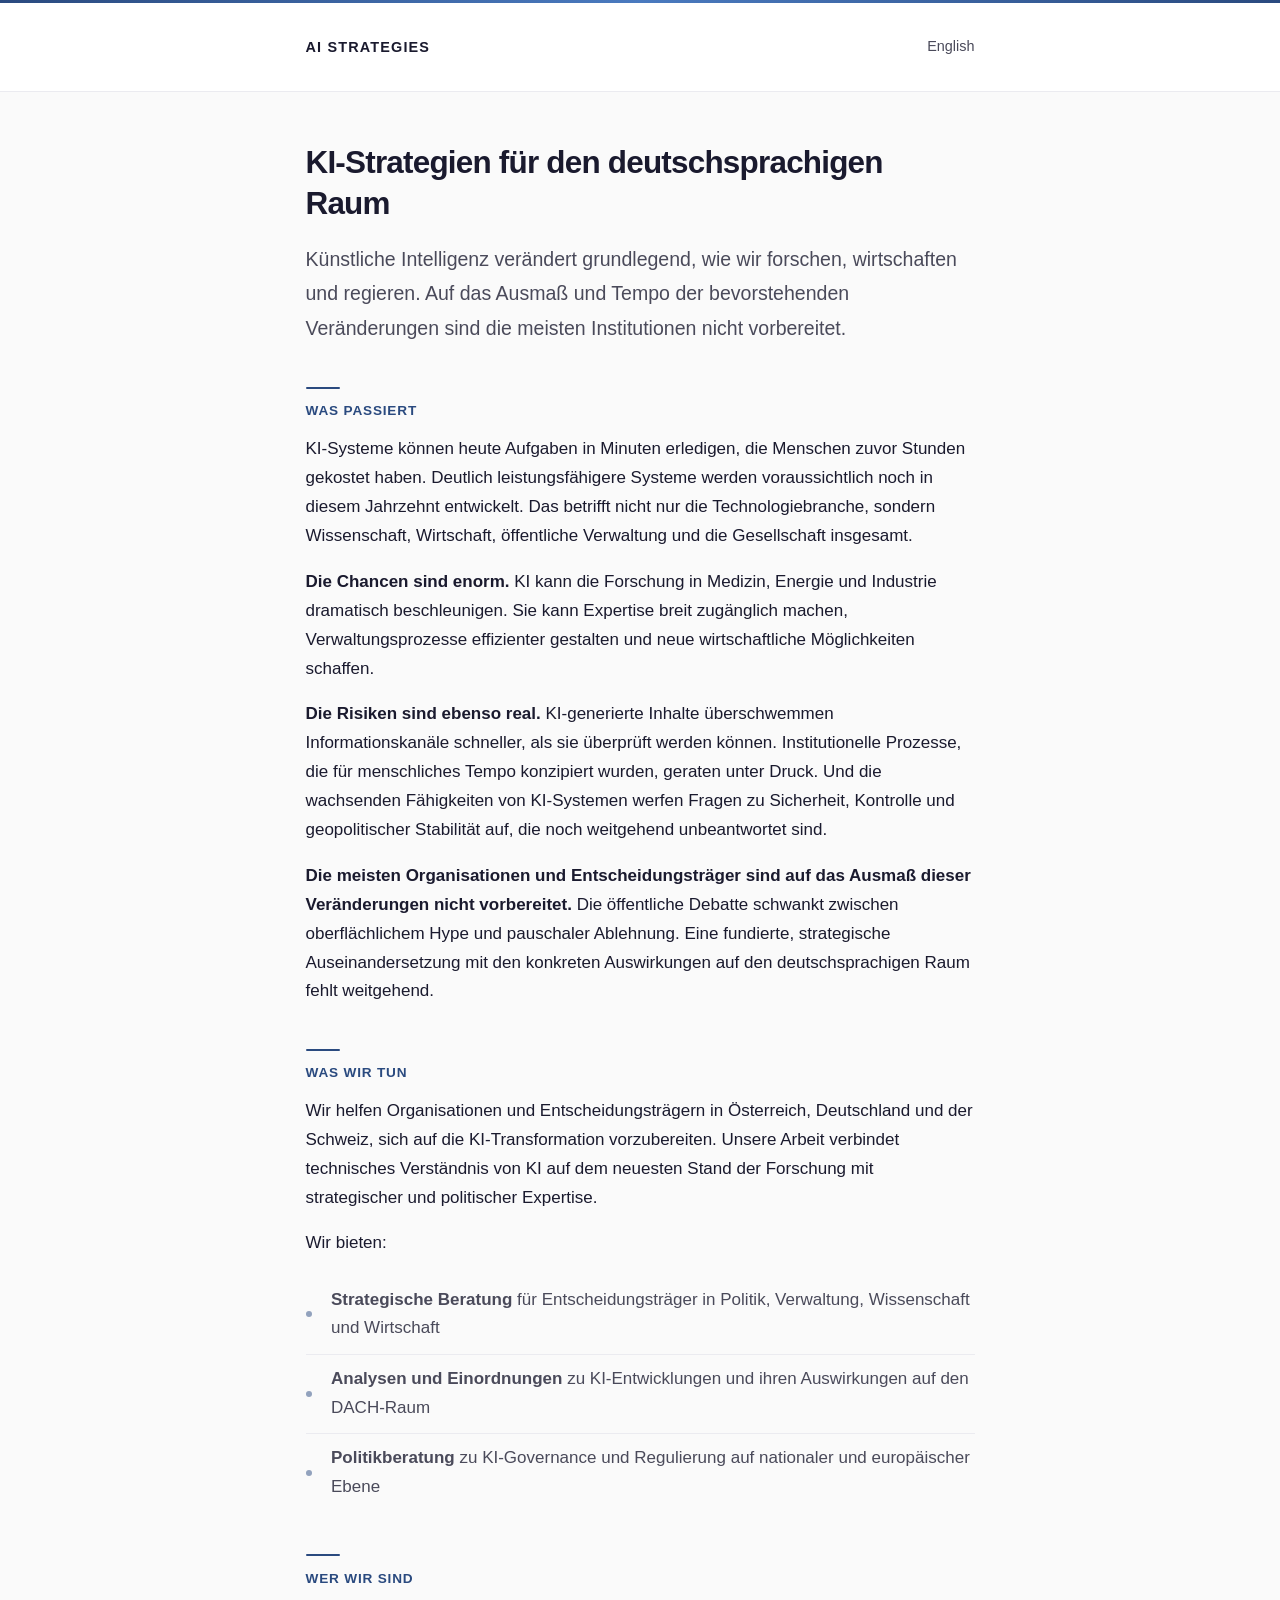
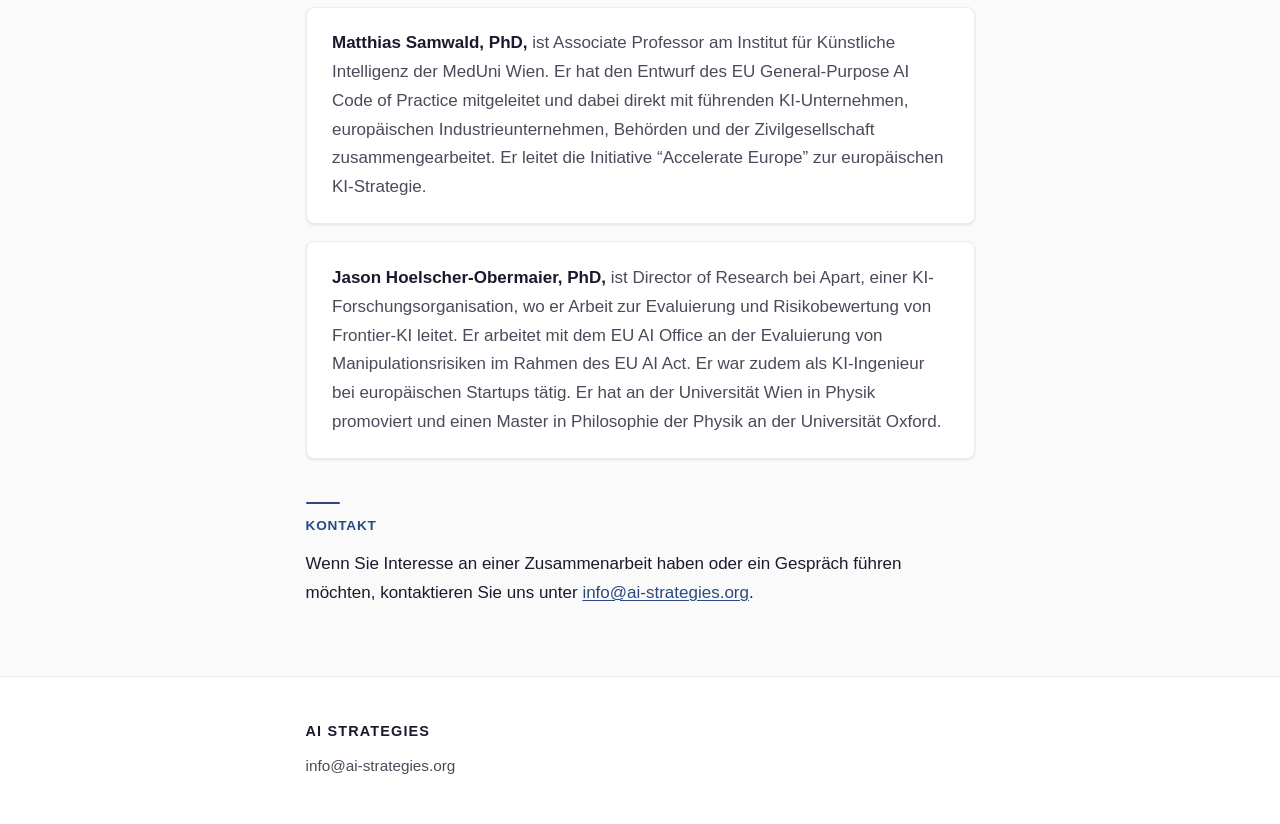
==== dach.html @ bef0a879 "Initial commit: ai-strategies.org website Two-page static site (English + German DACH) for AI strate" ====
<!DOCTYPE html>
<html lang="de">
<head>
  <meta charset="UTF-8">
  <meta name="viewport" content="width=device-width, initial-scale=1.0">
  <title>KI-Strategien &mdash; AI Strategies</title>
  <meta name="description" content="Wir helfen Organisationen und Entscheidungsträgern im deutschsprachigen Raum, sich auf die KI-Transformation vorzubereiten.">
  <link rel="stylesheet" href="styles.css">
</head>
<body>
  <header>
    <nav>
      <a href="dach.html" class="site-name">AI Strategies</a>
      <a href="index.html" class="nav-link">English</a>
    </nav>
  </header>

  <main>
    <h1>KI-Strategien f&uuml;r den deutschsprachigen Raum</h1>
    <p class="lead">K&uuml;nstliche Intelligenz ver&auml;ndert grundlegend, wie wir forschen, wirtschaften und regieren. Auf das Ausma&szlig; und Tempo der bevorstehenden Ver&auml;nderungen sind die meisten Institutionen nicht vorbereitet.</p>

    <h2>Was passiert</h2>
    <p>KI-Systeme k&ouml;nnen heute Aufgaben in Minuten erledigen, die Menschen zuvor Stunden gekostet haben. Deutlich leistungsf&auml;higere Systeme werden voraussichtlich noch in diesem Jahrzehnt entwickelt. Das betrifft nicht nur die Technologiebranche, sondern Wissenschaft, Wirtschaft, &ouml;ffentliche Verwaltung und die Gesellschaft insgesamt.</p>
    <p><strong>Die Chancen sind enorm.</strong> KI kann die Forschung in Medizin, Energie und Industrie dramatisch beschleunigen. Sie kann Expertise breit zug&auml;nglich machen, Verwaltungsprozesse effizienter gestalten und neue wirtschaftliche M&ouml;glichkeiten schaffen.</p>
    <p><strong>Die Risiken sind ebenso real.</strong> KI-generierte Inhalte &uuml;berschwemmen Informationskan&auml;le schneller, als sie &uuml;berpr&uuml;ft werden k&ouml;nnen. Institutionelle Prozesse, die f&uuml;r menschliches Tempo konzipiert wurden, geraten unter Druck. Und die wachsenden F&auml;higkeiten von KI-Systemen werfen Fragen zu Sicherheit, Kontrolle und geopolitischer Stabilit&auml;t auf, die noch weitgehend unbeantwortet sind.</p>
    <p><strong>Die meisten Organisationen und Entscheidungstr&auml;ger sind auf das Ausma&szlig; dieser Ver&auml;nderungen nicht vorbereitet.</strong> Die &ouml;ffentliche Debatte schwankt zwischen oberfl&auml;chlichem Hype und pauschaler Ablehnung. Eine fundierte, strategische Auseinandersetzung mit den konkreten Auswirkungen auf den deutschsprachigen Raum fehlt weitgehend.</p>

    <h2>Was wir tun</h2>
    <p>Wir helfen Organisationen und Entscheidungstr&auml;gern in &Ouml;sterreich, Deutschland und der Schweiz, sich auf die KI-Transformation vorzubereiten. Unsere Arbeit verbindet technisches Verst&auml;ndnis von KI auf dem neuesten Stand der Forschung mit strategischer und politischer Expertise.</p>
    <p>Wir bieten:</p>
    <ul class="services">
      <li><strong>Strategische Beratung</strong> f&uuml;r Entscheidungstr&auml;ger in Politik, Verwaltung, Wissenschaft und Wirtschaft</li>
      <li><strong>Analysen und Einordnungen</strong> zu KI-Entwicklungen und ihren Auswirkungen auf den DACH-Raum</li>
      <li><strong>Politikberatung</strong> zu KI-Governance und Regulierung auf nationaler und europ&auml;ischer Ebene</li>
    </ul>

    <h2>Wer wir sind</h2>
    <div class="bios">
      <div class="bio">
        <p><strong>Matthias Samwald, PhD,</strong> ist Associate Professor am Institut f&uuml;r K&uuml;nstliche Intelligenz der MedUni Wien. Er hat den Entwurf des EU General-Purpose AI Code of Practice mitgeleitet und dabei direkt mit f&uuml;hrenden KI-Unternehmen, europ&auml;ischen Industrieunternehmen, Beh&ouml;rden und der Zivilgesellschaft zusammengearbeitet. Er leitet die Initiative &ldquo;Accelerate Europe&rdquo; zur europ&auml;ischen KI-Strategie.</p>
      </div>
      <div class="bio">
        <p><strong>Jason Hoelscher-Obermaier, PhD,</strong> ist Director of Research bei Apart, einer KI-Forschungsorganisation, wo er Arbeit zur Evaluierung und Risikobewertung von Frontier-KI leitet. Er arbeitet mit dem EU AI Office an der Evaluierung von Manipulationsrisiken im Rahmen des EU AI Act. Er war zudem als KI-Ingenieur bei europ&auml;ischen Startups t&auml;tig. Er hat an der Universit&auml;t Wien in Physik promoviert und einen Master in Philosophie der Physik an der Universit&auml;t Oxford.</p>
      </div>
    </div>

    <h2>Kontakt</h2>
    <p>Wenn Sie Interesse an einer Zusammenarbeit haben oder ein Gespr&auml;ch f&uuml;hren m&ouml;chten, kontaktieren Sie uns unter <a href="mailto:info@ai-strategies.org">info@ai-strategies.org</a>.</p>
  </main>

  <footer>
    <div class="footer-inner">
      <div class="footer-brand">AI Strategies</div>
      <div class="footer-contact">
        <a href="mailto:info@ai-strategies.org">info@ai-strategies.org</a>
      </div>
    </div>
  </footer>
</body>
</html>
---- styles.css ----
*,
*::before,
*::after {
  box-sizing: border-box;
  margin: 0;
  padding: 0;
}

:root {
  --text: #1a1a2e;
  --text-secondary: #4a4a5a;
  --bg: #fafafa;
  --bg-white: #ffffff;
  --accent: #2a4a7f;
  --accent-hover: #1a3a6f;
  --accent-light: #e8eef6;
  --border: #e0e0e8;
  --border-light: #ebebf0;
  --max-width: 720px;
  --shadow-sm: 0 1px 3px rgba(0, 0, 0, 0.06), 0 1px 2px rgba(0, 0, 0, 0.04);
  --shadow-md: 0 4px 12px rgba(0, 0, 0, 0.06), 0 2px 4px rgba(0, 0, 0, 0.04);
}

html {
  font-size: 17px;
  -webkit-text-size-adjust: 100%;
}

body {
  font-family: 'Inter', -apple-system, BlinkMacSystemFont, 'Segoe UI', Roboto, Helvetica, Arial, sans-serif;
  color: var(--text);
  background: var(--bg);
  line-height: 1.7;
  min-height: 100vh;
  display: flex;
  flex-direction: column;
}

/* Top accent stripe */
body::before {
  content: "";
  display: block;
  height: 3px;
  background: linear-gradient(90deg, var(--accent) 0%, #4a7abf 50%, var(--accent) 100%);
}

main {
  flex: 1;
  width: 100%;
  max-width: var(--max-width);
  margin: 0 auto;
  padding: 3rem 1.5rem;
}

/* Header / Nav */
header {
  background: var(--bg-white);
  border-bottom: 1px solid var(--border-light);
}

nav {
  max-width: var(--max-width);
  margin: 0 auto;
  padding: 1.5rem 1.5rem;
  display: flex;
  justify-content: space-between;
  align-items: center;
}

.site-name {
  font-size: 0.85rem;
  font-weight: 600;
  color: var(--text);
  text-decoration: none;
  letter-spacing: 0.08em;
  text-transform: uppercase;
}

.nav-link {
  font-size: 0.85rem;
  color: var(--text-secondary);
  text-decoration: none;
  padding: 0.35rem 0;
  border-bottom: 1px solid transparent;
  transition: color 0.15s ease, border-color 0.15s ease;
}

.nav-link:hover {
  color: var(--accent);
  border-bottom-color: var(--accent);
}

/* Typography */
h1 {
  font-size: 1.85rem;
  font-weight: 700;
  line-height: 1.3;
  margin-bottom: 1rem;
  letter-spacing: -0.025em;
}

h2 {
  font-size: 1.15rem;
  font-weight: 600;
  margin-top: 2.5rem;
  margin-bottom: 0.75rem;
  letter-spacing: -0.01em;
  color: var(--accent);
  text-transform: uppercase;
  font-size: 0.8rem;
  letter-spacing: 0.06em;
}

h2::before {
  content: "";
  display: block;
  width: 2rem;
  height: 2px;
  background: var(--accent);
  margin-bottom: 0.6rem;
  border-radius: 1px;
}

p {
  margin-bottom: 1rem;
  color: var(--text);
}

.lead {
  font-size: 1.15rem;
  color: var(--text-secondary);
  line-height: 1.75;
  margin-bottom: 1.5rem;
}

strong {
  font-weight: 600;
}

/* Links */
a {
  color: var(--accent);
  text-decoration: underline;
  text-decoration-thickness: 1px;
  text-underline-offset: 2px;
}

a:hover {
  color: var(--accent-hover);
}

/* CTA Button */
.cta {
  display: inline-block;
  margin: 1.5rem 0;
  padding: 0.75rem 1.75rem;
  background: var(--accent);
  color: #fff;
  text-decoration: none;
  border-radius: 6px;
  font-size: 0.95rem;
  font-weight: 500;
  box-shadow: var(--shadow-md);
  transition: background 0.15s ease, box-shadow 0.15s ease, transform 0.15s ease;
}

.cta:hover {
  background: var(--accent-hover);
  color: #fff;
  box-shadow: 0 6px 16px rgba(42, 74, 127, 0.2);
  transform: translateY(-1px);
}

/* Bio section */
.bios {
  margin-top: 1rem;
  display: flex;
  flex-direction: column;
  gap: 1rem;
}

.bio {
  background: var(--bg-white);
  border: 1px solid var(--border-light);
  border-radius: 8px;
  padding: 1.25rem 1.5rem;
  box-shadow: var(--shadow-sm);
}

.bio p {
  color: var(--text-secondary);
  margin-bottom: 0;
}

.bio strong {
  color: var(--text);
}

/* Services list */
.services {
  list-style: none;
  margin: 1rem 0 1.5rem;
}

.services li {
  padding: 0.6rem 0 0.6rem 1.5rem;
  position: relative;
  color: var(--text-secondary);
  border-bottom: 1px solid var(--border-light);
}

.services li:last-child {
  border-bottom: none;
}

.services li::before {
  content: "";
  position: absolute;
  left: 0;
  top: 50%;
  transform: translateY(-50%);
  width: 6px;
  height: 6px;
  border-radius: 50%;
  background: var(--accent);
  opacity: 0.5;
}

/* Footer */
footer {
  background: var(--bg-white);
  border-top: 1px solid var(--border-light);
  margin-top: auto;
}

footer .footer-inner {
  max-width: var(--max-width);
  margin: 0 auto;
  padding: 2.5rem 1.5rem;
}

.footer-brand {
  font-size: 0.85rem;
  font-weight: 600;
  color: var(--text);
  letter-spacing: 0.08em;
  text-transform: uppercase;
  margin-bottom: 0.5rem;
}

.footer-contact a {
  color: var(--text-secondary);
  text-decoration: none;
  font-size: 0.9rem;
  transition: color 0.15s ease;
}

.footer-contact a:hover {
  color: var(--accent);
}

.footer-meta {
  display: none;
}

/* Responsive */
@media (max-width: 480px) {
  html {
    font-size: 16px;
  }

  main {
    padding: 2rem 1.25rem;
  }

  h1 {
    font-size: 1.5rem;
  }

  .bio {
    padding: 1rem 1.25rem;
  }
}
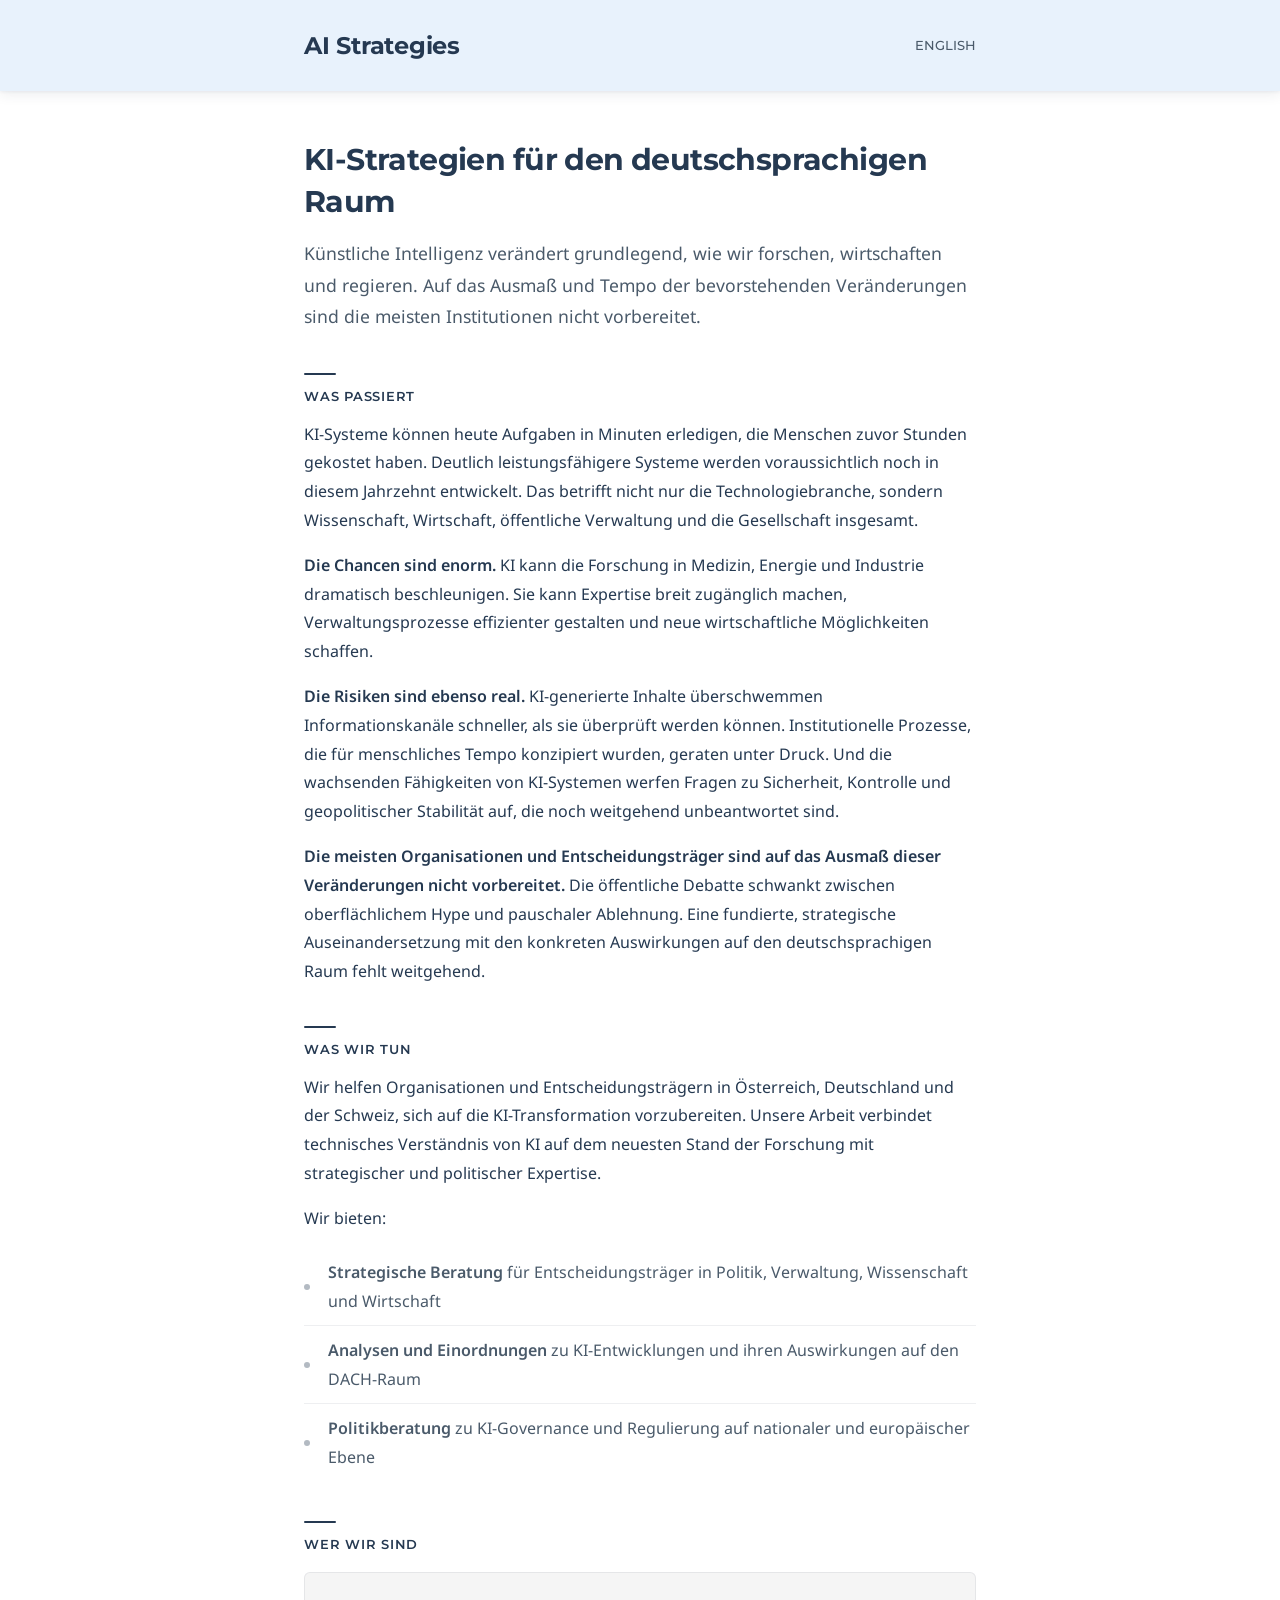
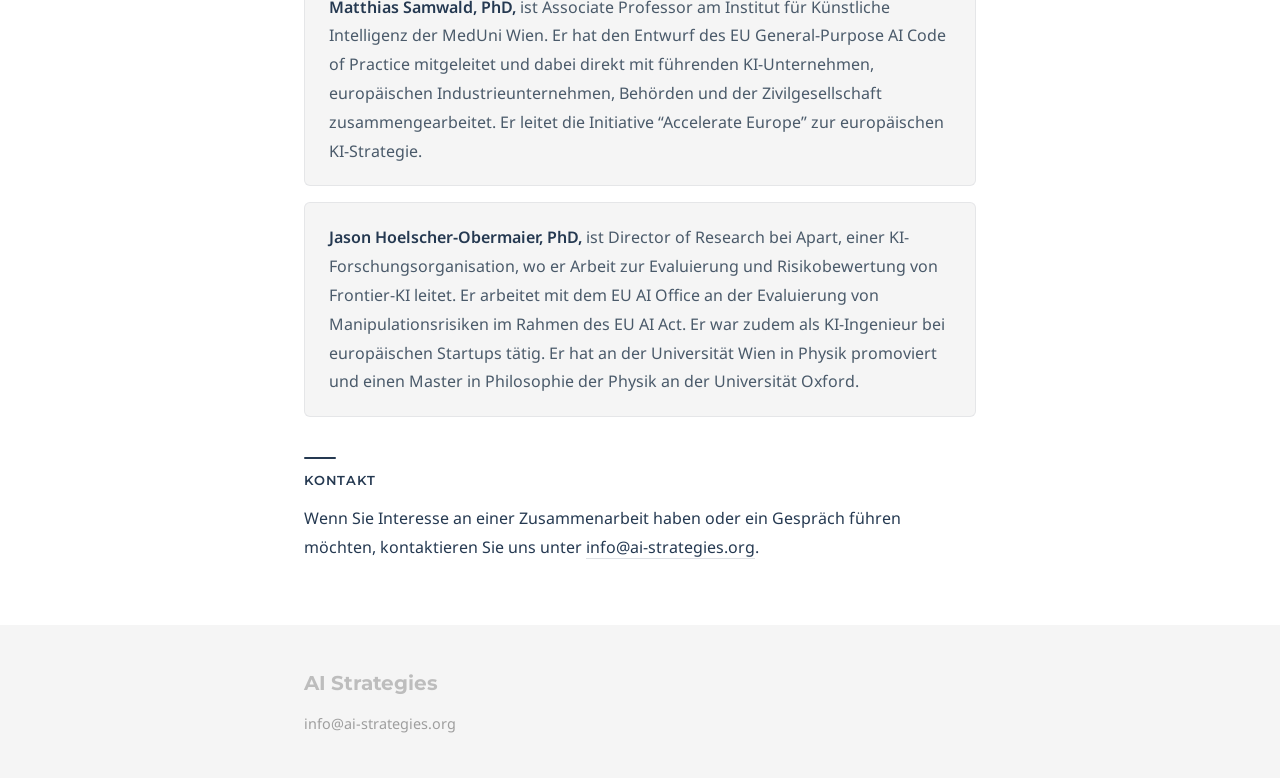
==== commit 0ad7fe7e: "Refine design: Montserrat + Noto Sans fonts, light blue header with shadow, muted footer - Switch to" ====
--- a/dach.html
+++ b/dach.html
@@ -5,6 +5,9 @@
   <meta name="viewport" content="width=device-width, initial-scale=1.0">
   <title>KI-Strategien &mdash; AI Strategies</title>
   <meta name="description" content="Wir helfen Organisationen und Entscheidungsträgern im deutschsprachigen Raum, sich auf die KI-Transformation vorzubereiten.">
+  <link rel="preconnect" href="https://fonts.googleapis.com">
+  <link rel="preconnect" href="https://fonts.gstatic.com" crossorigin>
+  <link href="https://fonts.googleapis.com/css2?family=Montserrat:wght@500;700&family=Noto+Sans:wght@400;600&display=swap" rel="stylesheet">
   <link rel="stylesheet" href="styles.css">
 </head>
 <body>
--- a/styles.css
+++ b/styles.css
@@ -7,41 +7,32 @@
 }
 
 :root {
-  --text: #1a1a2e;
-  --text-secondary: #4a4a5a;
-  --bg: #fafafa;
-  --bg-white: #ffffff;
-  --accent: #2a4a7f;
-  --accent-hover: #1a3a6f;
-  --accent-light: #e8eef6;
-  --border: #e0e0e8;
-  --border-light: #ebebf0;
+  --text: #253951;
+  --text-secondary: #4a5a6a;
+  --bg: #fff;
+  --bg-muted: #f5f5f5;
+  --accent: #253951;
+  --accent-hover: #1a2a3d;
+  --accent-light: #E8F2FC;
+  --border: rgba(37, 57, 81, 0.15);
   --max-width: 720px;
   --shadow-sm: 0 1px 3px rgba(0, 0, 0, 0.06), 0 1px 2px rgba(0, 0, 0, 0.04);
   --shadow-md: 0 4px 12px rgba(0, 0, 0, 0.06), 0 2px 4px rgba(0, 0, 0, 0.04);
 }
 
 html {
-  font-size: 17px;
+  font-size: 16px;
   -webkit-text-size-adjust: 100%;
 }
 
 body {
-  font-family: 'Inter', -apple-system, BlinkMacSystemFont, 'Segoe UI', Roboto, Helvetica, Arial, sans-serif;
+  font-family: 'Noto Sans', -apple-system, BlinkMacSystemFont, 'Segoe UI', Roboto, Helvetica, Arial, sans-serif;
   color: var(--text);
   background: var(--bg);
-  line-height: 1.7;
+  line-height: 1.8;
   min-height: 100vh;
   display: flex;
   flex-direction: column;
-}
-
-/* Top accent stripe */
-body::before {
-  content: "";
-  display: block;
-  height: 3px;
-  background: linear-gradient(90deg, var(--accent) 0%, #4a7abf 50%, var(--accent) 100%);
 }
 
 main {
@@ -54,8 +45,9 @@
 
 /* Header / Nav */
 header {
-  background: var(--bg-white);
-  border-bottom: 1px solid var(--border-light);
+  background: var(--accent-light);
+  border-bottom: none;
+  box-shadow: 0 4px 12px rgba(37, 57, 81, 0.08), 0 1px 3px rgba(37, 57, 81, 0.06);
 }
 
 nav {
@@ -68,21 +60,29 @@
 }
 
 .site-name {
-  font-size: 0.85rem;
-  font-weight: 600;
+  font-family: 'Montserrat', sans-serif;
+  font-size: 1.5rem;
+  font-weight: 700;
   color: var(--text);
   text-decoration: none;
-  letter-spacing: 0.08em;
+  border-bottom: none;
+  letter-spacing: -0.01em;
+}
+
+.site-name:hover {
+  border-bottom: none;
+}
+
+.nav-link {
+  font-family: 'Montserrat', sans-serif;
+  font-size: 0.8rem;
+  font-weight: 500;
+  color: var(--text-secondary);
+  text-decoration: none;
   text-transform: uppercase;
-}
-
-.nav-link {
-  font-size: 0.85rem;
-  color: var(--text-secondary);
-  text-decoration: none;
   padding: 0.35rem 0;
   border-bottom: 1px solid transparent;
-  transition: color 0.15s ease, border-color 0.15s ease;
+  transition: color 0.2s ease, border-color 0.2s ease;
 }
 
 .nav-link:hover {
@@ -92,19 +92,19 @@
 
 /* Typography */
 h1 {
+  font-family: 'Montserrat', sans-serif;
   font-size: 1.85rem;
   font-weight: 700;
-  line-height: 1.3;
+  line-height: 1.4;
   margin-bottom: 1rem;
-  letter-spacing: -0.025em;
+  letter-spacing: -0.02em;
 }
 
 h2 {
-  font-size: 1.15rem;
+  font-family: 'Montserrat', sans-serif;
   font-weight: 600;
   margin-top: 2.5rem;
   margin-bottom: 0.75rem;
-  letter-spacing: -0.01em;
   color: var(--accent);
   text-transform: uppercase;
   font-size: 0.8rem;
@@ -127,9 +127,9 @@
 }
 
 .lead {
-  font-size: 1.15rem;
-  color: var(--text-secondary);
-  line-height: 1.75;
+  font-size: 1.1rem;
+  color: var(--text-secondary);
+  line-height: 1.8;
   margin-bottom: 1.5rem;
 }
 
@@ -140,13 +140,13 @@
 /* Links */
 a {
   color: var(--accent);
-  text-decoration: underline;
-  text-decoration-thickness: 1px;
-  text-underline-offset: 2px;
+  text-decoration: none;
+  border-bottom: 1px solid var(--border);
+  transition: border-color 0.2s ease;
 }
 
 a:hover {
-  color: var(--accent-hover);
+  border-bottom-color: var(--accent);
 }
 
 /* CTA Button */
@@ -156,10 +156,14 @@
   padding: 0.75rem 1.75rem;
   background: var(--accent);
   color: #fff;
-  text-decoration: none;
-  border-radius: 6px;
-  font-size: 0.95rem;
+  border: none;
+  border-bottom: none;
+  border-radius: 4px;
+  font-family: 'Montserrat', sans-serif;
+  font-size: 0.875rem;
   font-weight: 500;
+  text-transform: uppercase;
+  letter-spacing: 0.03em;
   box-shadow: var(--shadow-md);
   transition: background 0.15s ease, box-shadow 0.15s ease, transform 0.15s ease;
 }
@@ -167,7 +171,8 @@
 .cta:hover {
   background: var(--accent-hover);
   color: #fff;
-  box-shadow: 0 6px 16px rgba(42, 74, 127, 0.2);
+  border-bottom: none;
+  box-shadow: 0 6px 16px rgba(37, 57, 81, 0.2);
   transform: translateY(-1px);
 }
 
@@ -180,11 +185,10 @@
 }
 
 .bio {
-  background: var(--bg-white);
-  border: 1px solid var(--border-light);
-  border-radius: 8px;
+  background: var(--bg-muted);
+  border: 1px solid rgba(37, 57, 81, 0.08);
+  border-radius: 6px;
   padding: 1.25rem 1.5rem;
-  box-shadow: var(--shadow-sm);
 }
 
 .bio p {
@@ -206,7 +210,7 @@
   padding: 0.6rem 0 0.6rem 1.5rem;
   position: relative;
   color: var(--text-secondary);
-  border-bottom: 1px solid var(--border-light);
+  border-bottom: 1px solid rgba(37, 57, 81, 0.08);
 }
 
 .services li:last-child {
@@ -223,13 +227,12 @@
   height: 6px;
   border-radius: 50%;
   background: var(--accent);
-  opacity: 0.5;
+  opacity: 0.35;
 }
 
 /* Footer */
 footer {
-  background: var(--bg-white);
-  border-top: 1px solid var(--border-light);
+  background: var(--bg-muted);
   margin-top: auto;
 }
 
@@ -240,17 +243,17 @@
 }
 
 .footer-brand {
-  font-size: 0.85rem;
-  font-weight: 600;
-  color: var(--text);
-  letter-spacing: 0.08em;
-  text-transform: uppercase;
+  font-family: 'Montserrat', sans-serif;
+  font-size: 1.25rem;
+  font-weight: 700;
+  color: #bdbdbd;
+  letter-spacing: -0.01em;
   margin-bottom: 0.5rem;
 }
 
 .footer-contact a {
-  color: var(--text-secondary);
-  text-decoration: none;
+  color: #9e9e9e;
+  border-bottom: none;
   font-size: 0.9rem;
   transition: color 0.15s ease;
 }
@@ -266,7 +269,7 @@
 /* Responsive */
 @media (max-width: 480px) {
   html {
-    font-size: 16px;
+    font-size: 15px;
   }
 
   main {
@@ -277,6 +280,10 @@
     font-size: 1.5rem;
   }
 
+  .site-name {
+    font-size: 1.25rem;
+  }
+
   .bio {
     padding: 1rem 1.25rem;
   }
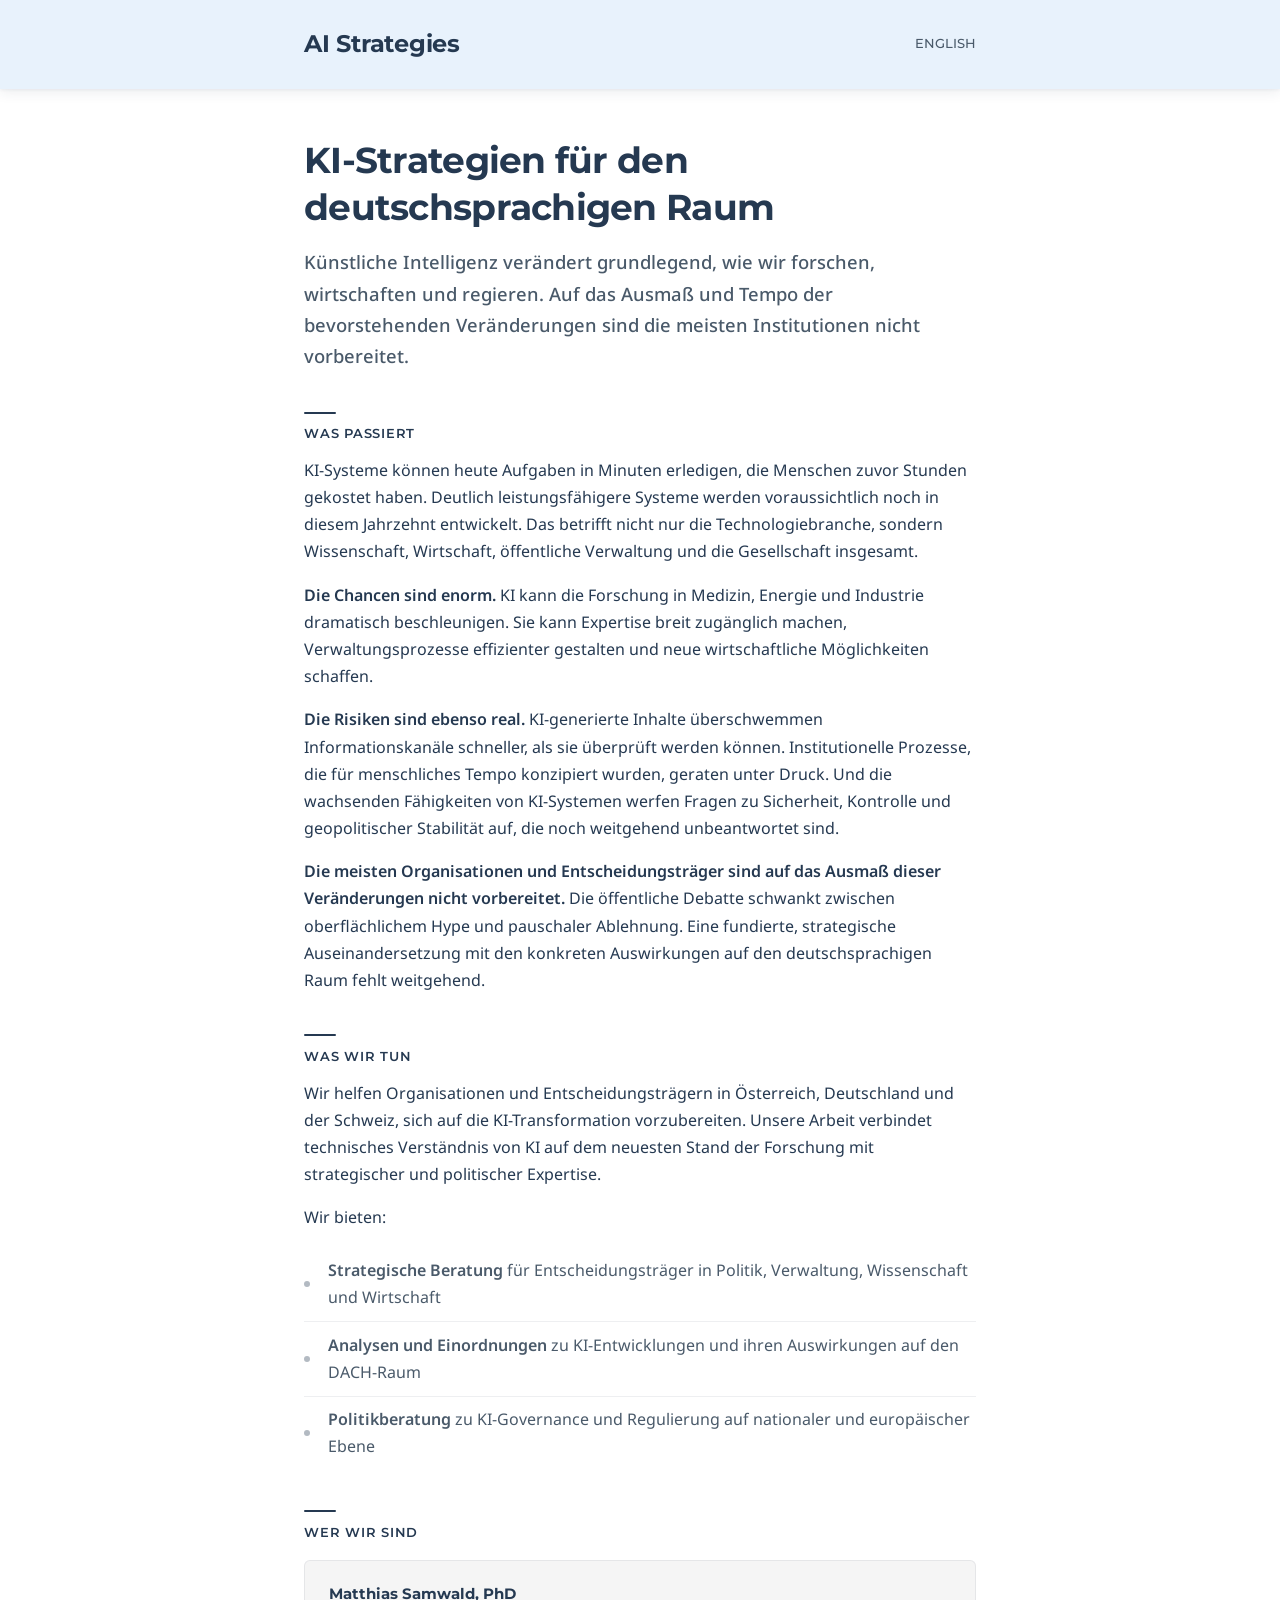
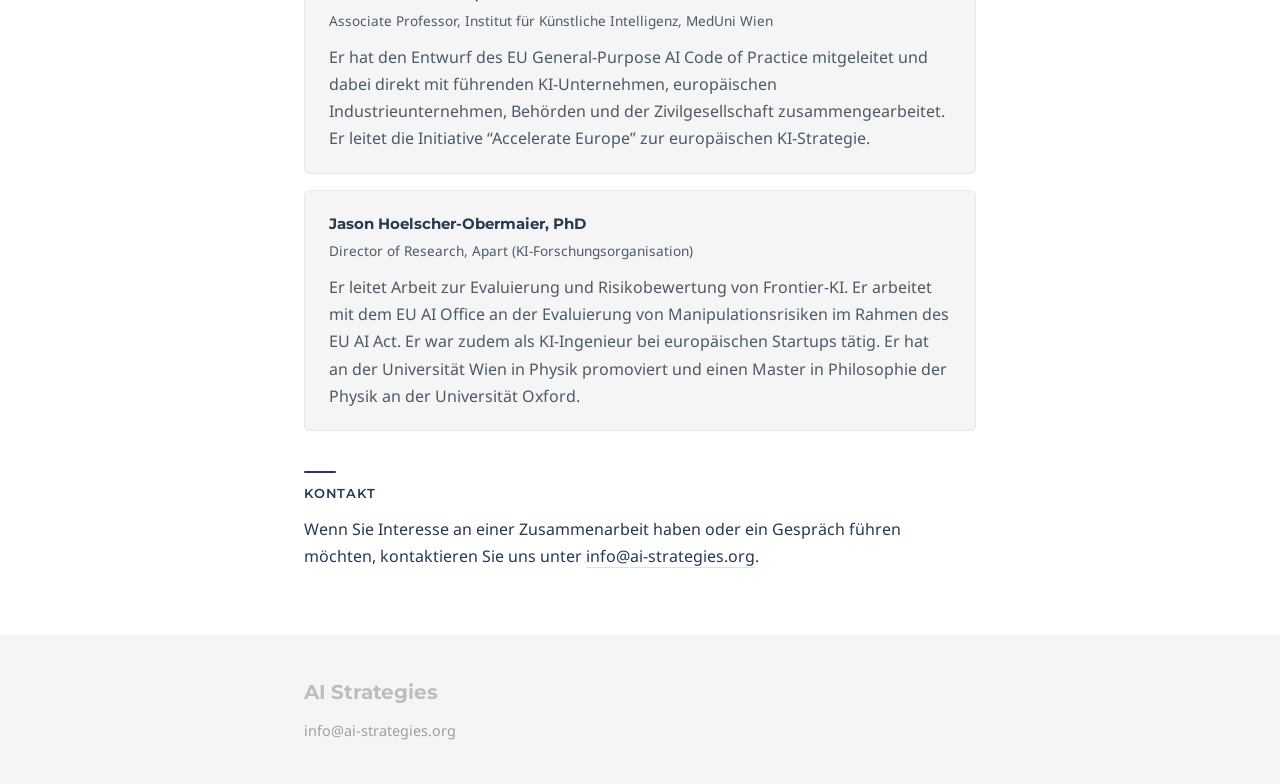
==== commit 15834fba: "Structure bio sections with name/role headings Pull names and roles out of paragraph text into disti" ====
--- a/dach.html
+++ b/dach.html
@@ -4,7 +4,29 @@
   <meta charset="UTF-8">
   <meta name="viewport" content="width=device-width, initial-scale=1.0">
   <title>KI-Strategien &mdash; AI Strategies</title>
-  <meta name="description" content="Wir helfen Organisationen und Entscheidungsträgern im deutschsprachigen Raum, sich auf die KI-Transformation vorzubereiten.">
+  <meta name="description" content="Wir helfen Organisationen und Entscheidungsträgern im deutschsprachigen Raum, die KI-Transformation strategisch zu gestalten.">
+  <link rel="icon" type="image/svg+xml" href="favicon.svg">
+  <link rel="canonical" href="https://ai-strategies.org/dach.html">
+
+  <!-- Open Graph -->
+  <meta property="og:title" content="KI-Strategien — AI Strategies">
+  <meta property="og:description" content="Wir helfen Organisationen und Entscheidungsträgern im deutschsprachigen Raum, die KI-Transformation strategisch zu gestalten.">
+  <meta property="og:type" content="website">
+  <meta property="og:url" content="https://ai-strategies.org/dach.html">
+  <meta property="og:locale" content="de_DE">
+  <meta property="og:locale:alternate" content="en_US">
+  <meta property="og:site_name" content="AI Strategies">
+  <!-- <meta property="og:image" content="https://ai-strategies.org/og-image.png"> -->
+  <!-- <meta property="og:image:width" content="1200"> -->
+  <!-- <meta property="og:image:height" content="630"> -->
+  <!-- <meta property="og:image:alt" content="KI-Strategien — AI Strategies"> -->
+
+  <!-- Twitter Card -->
+  <meta name="twitter:card" content="summary">
+  <meta name="twitter:title" content="KI-Strategien — AI Strategies">
+  <meta name="twitter:description" content="Wir helfen Organisationen und Entscheidungsträgern im deutschsprachigen Raum, die KI-Transformation strategisch zu gestalten.">
+  <!-- <meta name="twitter:image" content="https://ai-strategies.org/og-image.png"> -->
+
   <link rel="preconnect" href="https://fonts.googleapis.com">
   <link rel="preconnect" href="https://fonts.gstatic.com" crossorigin>
   <link href="https://fonts.googleapis.com/css2?family=Montserrat:wght@500;700&family=Noto+Sans:wght@400;600&display=swap" rel="stylesheet">
@@ -40,10 +62,14 @@
     <h2>Wer wir sind</h2>
     <div class="bios">
       <div class="bio">
-        <p><strong>Matthias Samwald, PhD,</strong> ist Associate Professor am Institut f&uuml;r K&uuml;nstliche Intelligenz der MedUni Wien. Er hat den Entwurf des EU General-Purpose AI Code of Practice mitgeleitet und dabei direkt mit f&uuml;hrenden KI-Unternehmen, europ&auml;ischen Industrieunternehmen, Beh&ouml;rden und der Zivilgesellschaft zusammengearbeitet. Er leitet die Initiative &ldquo;Accelerate Europe&rdquo; zur europ&auml;ischen KI-Strategie.</p>
+        <div class="bio-name">Matthias Samwald, PhD</div>
+        <div class="bio-role">Associate Professor, Institut f&uuml;r K&uuml;nstliche Intelligenz, MedUni Wien</div>
+        <p>Er hat den Entwurf des EU General-Purpose AI Code of Practice mitgeleitet und dabei direkt mit f&uuml;hrenden KI-Unternehmen, europ&auml;ischen Industrieunternehmen, Beh&ouml;rden und der Zivilgesellschaft zusammengearbeitet. Er leitet die Initiative &ldquo;Accelerate Europe&rdquo; zur europ&auml;ischen KI-Strategie.</p>
       </div>
       <div class="bio">
-        <p><strong>Jason Hoelscher-Obermaier, PhD,</strong> ist Director of Research bei Apart, einer KI-Forschungsorganisation, wo er Arbeit zur Evaluierung und Risikobewertung von Frontier-KI leitet. Er arbeitet mit dem EU AI Office an der Evaluierung von Manipulationsrisiken im Rahmen des EU AI Act. Er war zudem als KI-Ingenieur bei europ&auml;ischen Startups t&auml;tig. Er hat an der Universit&auml;t Wien in Physik promoviert und einen Master in Philosophie der Physik an der Universit&auml;t Oxford.</p>
+        <div class="bio-name">Jason Hoelscher-Obermaier, PhD</div>
+        <div class="bio-role">Director of Research, Apart (KI-Forschungsorganisation)</div>
+        <p>Er leitet Arbeit zur Evaluierung und Risikobewertung von Frontier-KI. Er arbeitet mit dem EU AI Office an der Evaluierung von Manipulationsrisiken im Rahmen des EU AI Act. Er war zudem als KI-Ingenieur bei europ&auml;ischen Startups t&auml;tig. Er hat an der Universit&auml;t Wien in Physik promoviert und einen Master in Philosophie der Physik an der Universit&auml;t Oxford.</p>
       </div>
     </div>
 
--- a/styles.css
+++ b/styles.css
@@ -29,7 +29,7 @@
   font-family: 'Noto Sans', -apple-system, BlinkMacSystemFont, 'Segoe UI', Roboto, Helvetica, Arial, sans-serif;
   color: var(--text);
   background: var(--bg);
-  line-height: 1.8;
+  line-height: 1.7;
   min-height: 100vh;
   display: flex;
   flex-direction: column;
@@ -93,9 +93,9 @@
 /* Typography */
 h1 {
   font-family: 'Montserrat', sans-serif;
-  font-size: 1.85rem;
-  font-weight: 700;
-  line-height: 1.4;
+  font-size: 2.25rem;
+  font-weight: 700;
+  line-height: 1.3;
   margin-bottom: 1rem;
   letter-spacing: -0.02em;
 }
@@ -127,9 +127,10 @@
 }
 
 .lead {
-  font-size: 1.1rem;
-  color: var(--text-secondary);
-  line-height: 1.8;
+  font-size: 1.15rem;
+  font-weight: 500;
+  color: var(--text-secondary);
+  line-height: 1.7;
   margin-bottom: 1.5rem;
 }
 
@@ -149,31 +150,20 @@
   border-bottom-color: var(--accent);
 }
 
-/* CTA Button */
+/* CTA Link */
 .cta {
   display: inline-block;
   margin: 1.5rem 0;
-  padding: 0.75rem 1.75rem;
-  background: var(--accent);
-  color: #fff;
-  border: none;
-  border-bottom: none;
-  border-radius: 4px;
-  font-family: 'Montserrat', sans-serif;
-  font-size: 0.875rem;
-  font-weight: 500;
-  text-transform: uppercase;
-  letter-spacing: 0.03em;
-  box-shadow: var(--shadow-md);
-  transition: background 0.15s ease, box-shadow 0.15s ease, transform 0.15s ease;
+  font-family: 'Montserrat', sans-serif;
+  font-size: 0.95rem;
+  font-weight: 600;
+  color: var(--accent);
+  border-bottom: 1px solid var(--border);
+  transition: border-color 0.2s ease;
 }
 
 .cta:hover {
-  background: var(--accent-hover);
-  color: #fff;
-  border-bottom: none;
-  box-shadow: 0 6px 16px rgba(37, 57, 81, 0.2);
-  transform: translateY(-1px);
+  border-bottom-color: var(--accent);
 }
 
 /* Bio section */
@@ -191,13 +181,23 @@
   padding: 1.25rem 1.5rem;
 }
 
+.bio-name {
+  font-family: 'Montserrat', sans-serif;
+  font-weight: 700;
+  font-size: 0.95rem;
+  color: var(--text);
+  margin-bottom: 0.15rem;
+}
+
+.bio-role {
+  font-size: 0.85rem;
+  color: var(--text-secondary);
+  margin-bottom: 0.75rem;
+}
+
 .bio p {
   color: var(--text-secondary);
   margin-bottom: 0;
-}
-
-.bio strong {
-  color: var(--text);
 }
 
 /* Services list */
@@ -277,7 +277,7 @@
   }
 
   h1 {
-    font-size: 1.5rem;
+    font-size: 1.75rem;
   }
 
   .site-name {
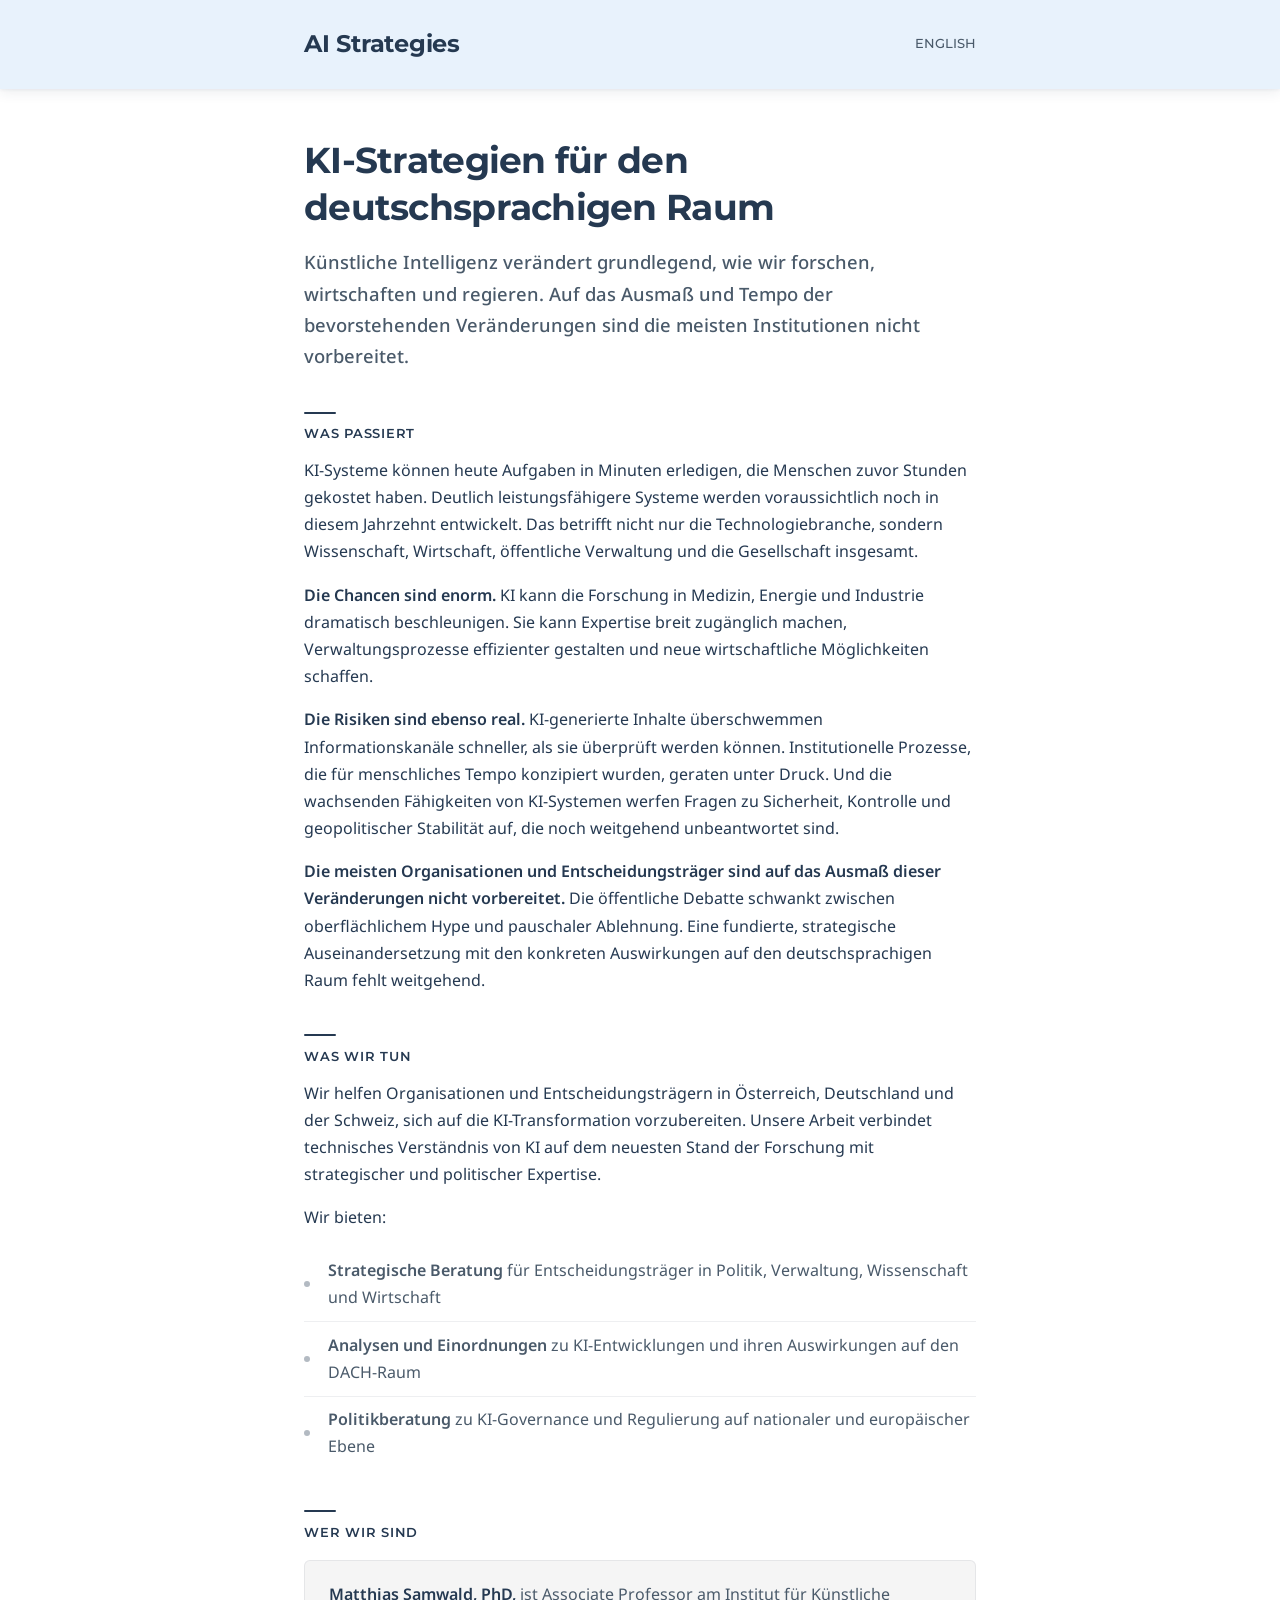
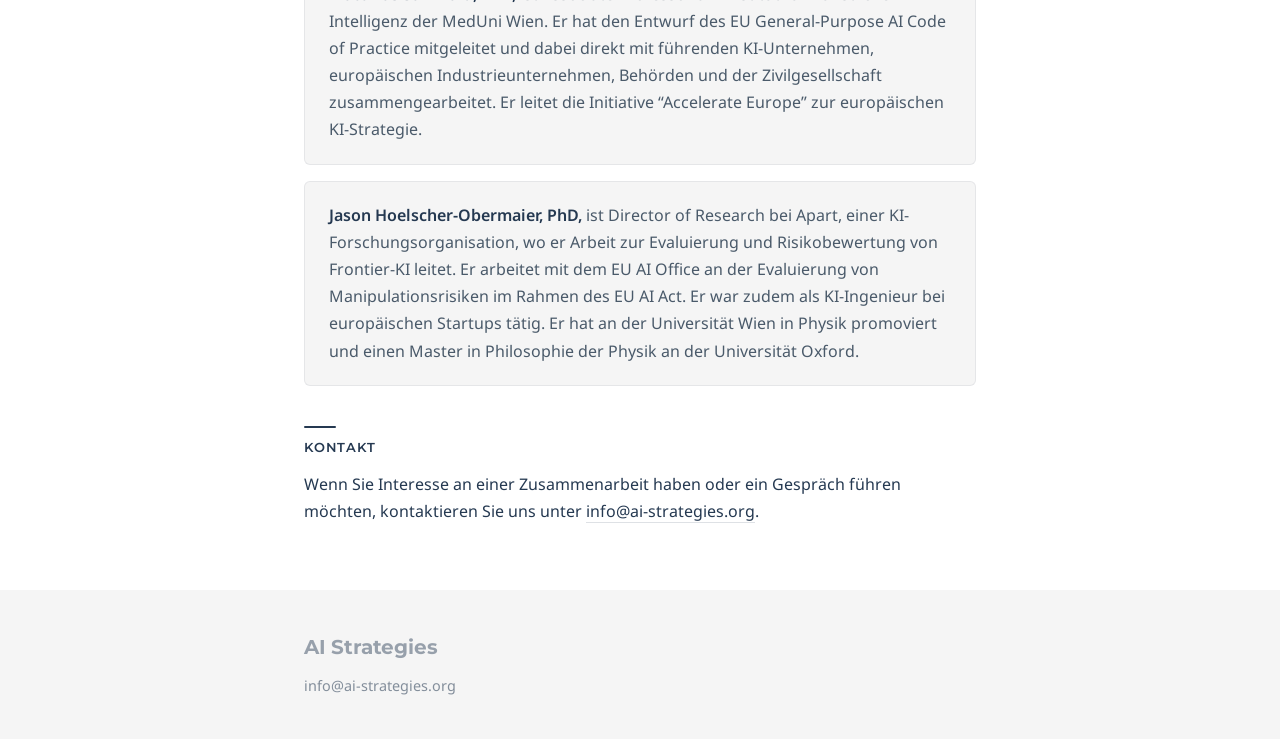
==== commit d14d6121: "Apply feedback: revert bios/bullets, fix CTA text and footer opacity - Revert bio sections to inline" ====
--- a/dach.html
+++ b/dach.html
@@ -62,14 +62,10 @@
     <h2>Wer wir sind</h2>
     <div class="bios">
       <div class="bio">
-        <div class="bio-name">Matthias Samwald, PhD</div>
-        <div class="bio-role">Associate Professor, Institut f&uuml;r K&uuml;nstliche Intelligenz, MedUni Wien</div>
-        <p>Er hat den Entwurf des EU General-Purpose AI Code of Practice mitgeleitet und dabei direkt mit f&uuml;hrenden KI-Unternehmen, europ&auml;ischen Industrieunternehmen, Beh&ouml;rden und der Zivilgesellschaft zusammengearbeitet. Er leitet die Initiative &ldquo;Accelerate Europe&rdquo; zur europ&auml;ischen KI-Strategie.</p>
+        <p><strong>Matthias Samwald, PhD,</strong> ist Associate Professor am Institut f&uuml;r K&uuml;nstliche Intelligenz der MedUni Wien. Er hat den Entwurf des EU General-Purpose AI Code of Practice mitgeleitet und dabei direkt mit f&uuml;hrenden KI-Unternehmen, europ&auml;ischen Industrieunternehmen, Beh&ouml;rden und der Zivilgesellschaft zusammengearbeitet. Er leitet die Initiative &ldquo;Accelerate Europe&rdquo; zur europ&auml;ischen KI-Strategie.</p>
       </div>
       <div class="bio">
-        <div class="bio-name">Jason Hoelscher-Obermaier, PhD</div>
-        <div class="bio-role">Director of Research, Apart (KI-Forschungsorganisation)</div>
-        <p>Er leitet Arbeit zur Evaluierung und Risikobewertung von Frontier-KI. Er arbeitet mit dem EU AI Office an der Evaluierung von Manipulationsrisiken im Rahmen des EU AI Act. Er war zudem als KI-Ingenieur bei europ&auml;ischen Startups t&auml;tig. Er hat an der Universit&auml;t Wien in Physik promoviert und einen Master in Philosophie der Physik an der Universit&auml;t Oxford.</p>
+        <p><strong>Jason Hoelscher-Obermaier, PhD,</strong> ist Director of Research bei Apart, einer KI-Forschungsorganisation, wo er Arbeit zur Evaluierung und Risikobewertung von Frontier-KI leitet. Er arbeitet mit dem EU AI Office an der Evaluierung von Manipulationsrisiken im Rahmen des EU AI Act. Er war zudem als KI-Ingenieur bei europ&auml;ischen Startups t&auml;tig. Er hat an der Universit&auml;t Wien in Physik promoviert und einen Master in Philosophie der Physik an der Universit&auml;t Oxford.</p>
       </div>
     </div>
 
--- a/styles.css
+++ b/styles.css
@@ -179,25 +179,20 @@
   border: 1px solid rgba(37, 57, 81, 0.08);
   border-radius: 6px;
   padding: 1.25rem 1.5rem;
-}
-
-.bio-name {
-  font-family: 'Montserrat', sans-serif;
-  font-weight: 700;
-  font-size: 0.95rem;
-  color: var(--text);
-  margin-bottom: 0.15rem;
-}
-
-.bio-role {
-  font-size: 0.85rem;
-  color: var(--text-secondary);
-  margin-bottom: 0.75rem;
+  transition: border-color 0.2s ease;
+}
+
+.bio:hover {
+  border-color: rgba(37, 57, 81, 0.2);
 }
 
 .bio p {
   color: var(--text-secondary);
   margin-bottom: 0;
+}
+
+.bio strong {
+  color: var(--text);
 }
 
 /* Services list */
@@ -246,13 +241,13 @@
   font-family: 'Montserrat', sans-serif;
   font-size: 1.25rem;
   font-weight: 700;
-  color: #bdbdbd;
+  color: rgba(37, 57, 81, 0.45);
   letter-spacing: -0.01em;
   margin-bottom: 0.5rem;
 }
 
 .footer-contact a {
-  color: #9e9e9e;
+  color: rgba(37, 57, 81, 0.55);
   border-bottom: none;
   font-size: 0.9rem;
   transition: color 0.15s ease;
@@ -267,6 +262,16 @@
 }
 
 /* Responsive */
+@media (max-width: 768px) {
+  main {
+    padding: 2.5rem 1.5rem;
+  }
+
+  h1 {
+    font-size: 2rem;
+  }
+}
+
 @media (max-width: 480px) {
   html {
     font-size: 15px;
@@ -288,3 +293,42 @@
     padding: 1rem 1.25rem;
   }
 }
+
+/* Print */
+@media print {
+  header, footer, .cta {
+    display: none;
+  }
+
+  body {
+    color: #000;
+    background: #fff;
+    line-height: 1.5;
+  }
+
+  main {
+    max-width: 100%;
+    padding: 0;
+  }
+
+  .bio {
+    background: none;
+    border: 1px solid #ccc;
+    break-inside: avoid;
+  }
+
+  .bio p, .bio-role {
+    color: #333;
+  }
+
+  a {
+    color: #000;
+    border-bottom: none;
+  }
+
+  a[href^="mailto"]::after {
+    content: " (" attr(href) ")";
+    font-size: 0.85em;
+    color: #666;
+  }
+}
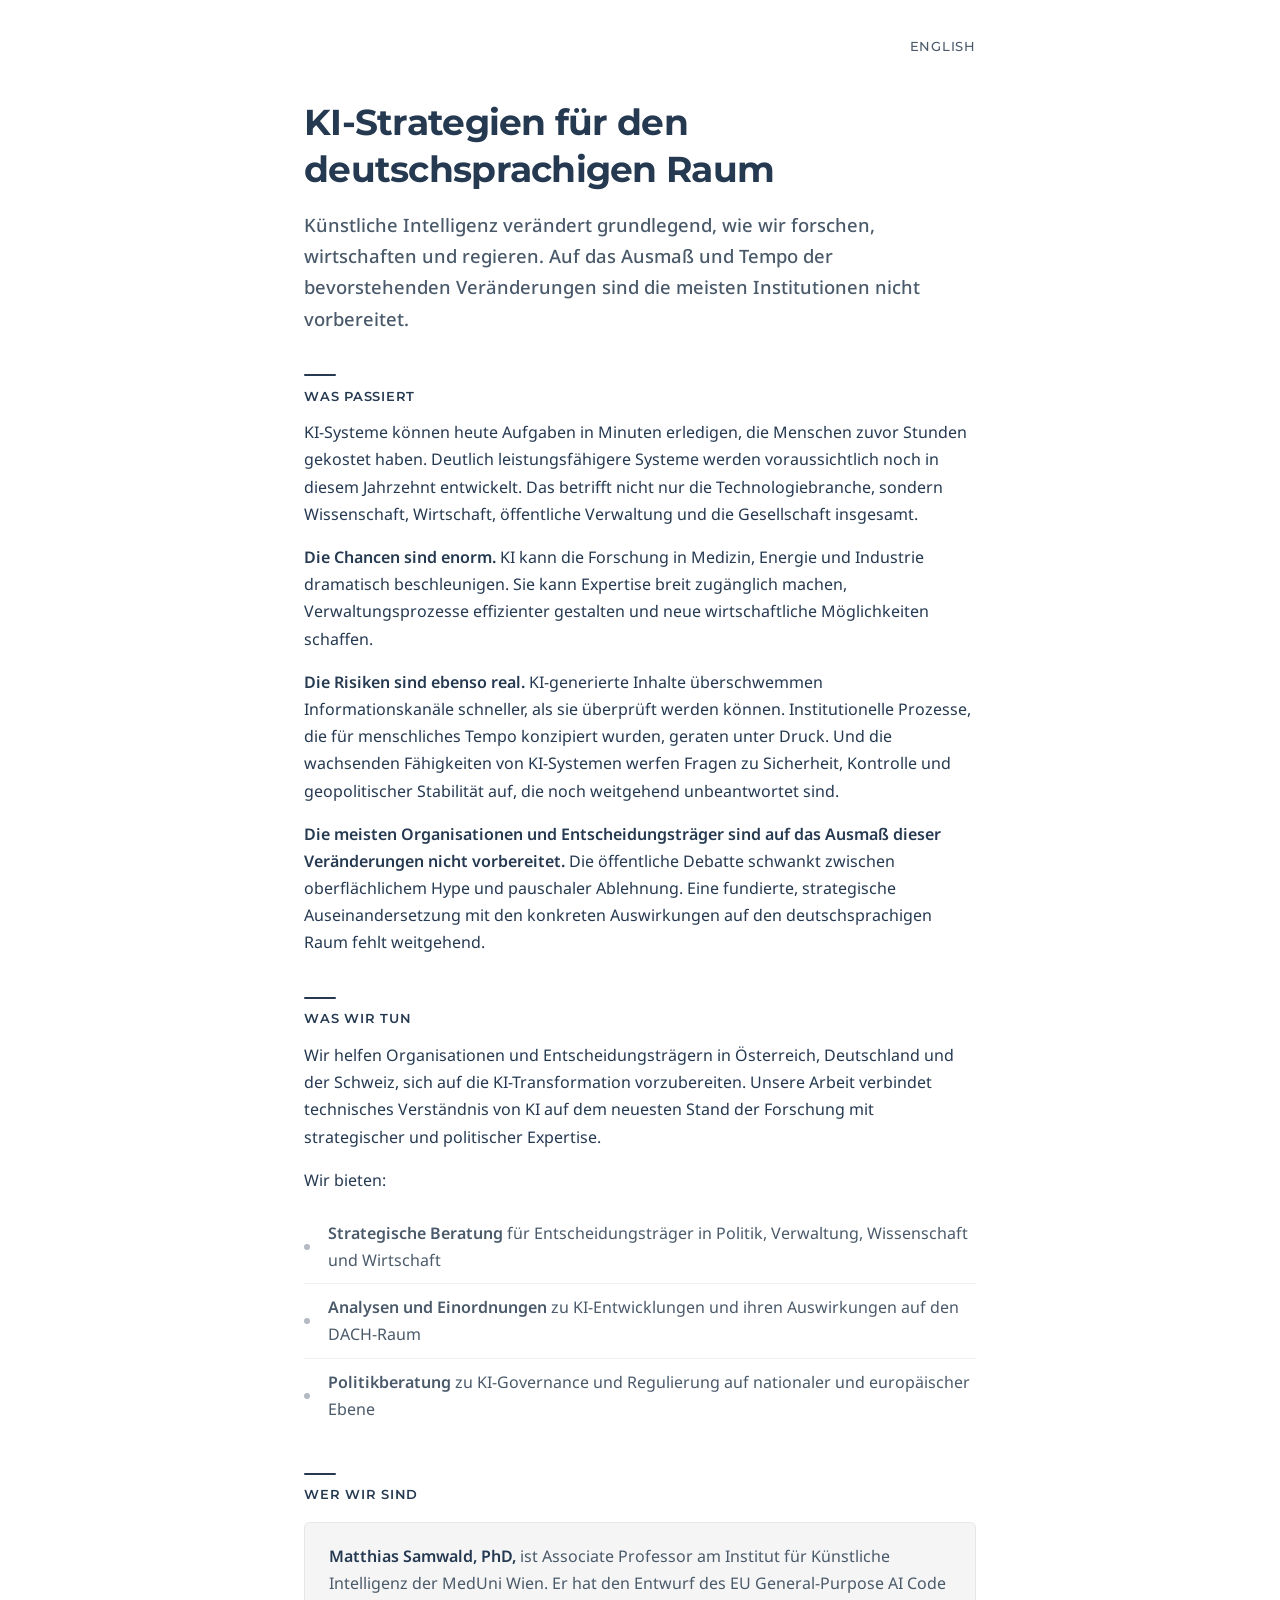
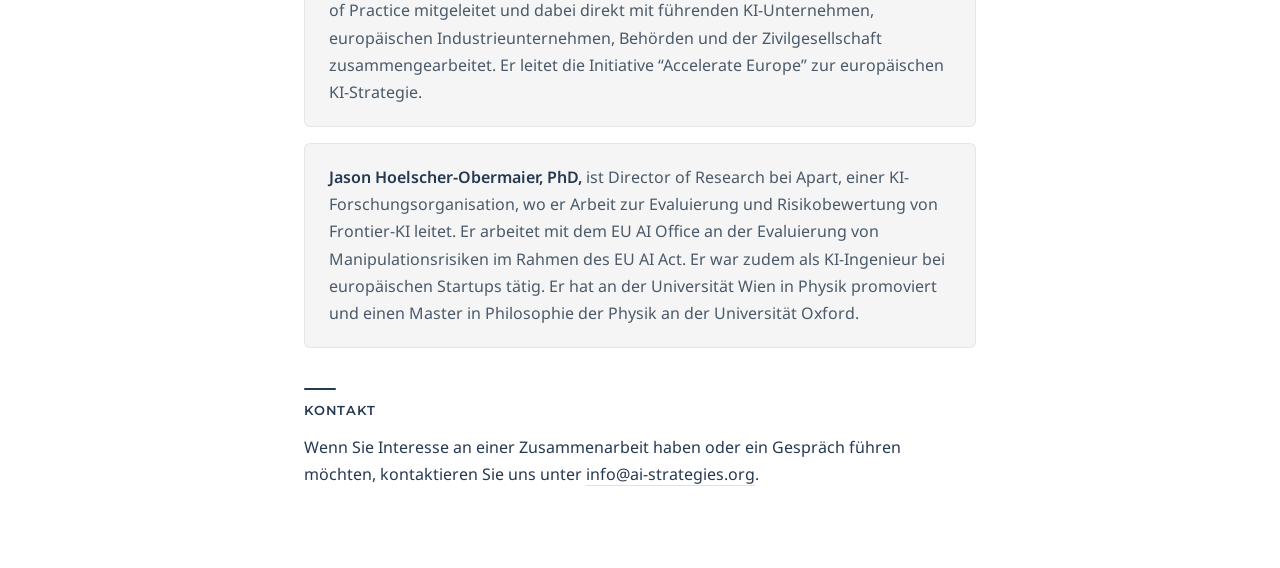
==== commit b36bd5c7: "Remove header and footer, add inline language switch Strip header banner and footer from both pages." ====
--- a/dach.html
+++ b/dach.html
@@ -33,14 +33,9 @@
   <link rel="stylesheet" href="styles.css">
 </head>
 <body>
-  <header>
-    <nav>
-      <a href="dach.html" class="site-name">AI Strategies</a>
-      <a href="index.html" class="nav-link">English</a>
-    </nav>
-  </header>
+  <main>
+    <div class="lang-switch"><a href="index.html">English</a></div>
 
-  <main>
     <h1>KI-Strategien f&uuml;r den deutschsprachigen Raum</h1>
     <p class="lead">K&uuml;nstliche Intelligenz ver&auml;ndert grundlegend, wie wir forschen, wirtschaften und regieren. Auf das Ausma&szlig; und Tempo der bevorstehenden Ver&auml;nderungen sind die meisten Institutionen nicht vorbereitet.</p>
 
@@ -72,14 +67,5 @@
     <h2>Kontakt</h2>
     <p>Wenn Sie Interesse an einer Zusammenarbeit haben oder ein Gespr&auml;ch f&uuml;hren m&ouml;chten, kontaktieren Sie uns unter <a href="mailto:info@ai-strategies.org">info@ai-strategies.org</a>.</p>
   </main>
-
-  <footer>
-    <div class="footer-inner">
-      <div class="footer-brand">AI Strategies</div>
-      <div class="footer-contact">
-        <a href="mailto:info@ai-strategies.org">info@ai-strategies.org</a>
-      </div>
-    </div>
-  </footer>
 </body>
 </html>
--- a/styles.css
+++ b/styles.css
@@ -16,8 +16,6 @@
   --accent-light: #E8F2FC;
   --border: rgba(37, 57, 81, 0.15);
   --max-width: 720px;
-  --shadow-sm: 0 1px 3px rgba(0, 0, 0, 0.06), 0 1px 2px rgba(0, 0, 0, 0.04);
-  --shadow-md: 0 4px 12px rgba(0, 0, 0, 0.06), 0 2px 4px rgba(0, 0, 0, 0.04);
 }
 
 html {
@@ -31,61 +29,33 @@
   background: var(--bg);
   line-height: 1.7;
   min-height: 100vh;
-  display: flex;
-  flex-direction: column;
 }
 
 main {
-  flex: 1;
   width: 100%;
   max-width: var(--max-width);
   margin: 0 auto;
-  padding: 3rem 1.5rem;
-}
-
-/* Header / Nav */
-header {
-  background: var(--accent-light);
-  border-bottom: none;
-  box-shadow: 0 4px 12px rgba(37, 57, 81, 0.08), 0 1px 3px rgba(37, 57, 81, 0.06);
-}
-
-nav {
-  max-width: var(--max-width);
-  margin: 0 auto;
-  padding: 1.5rem 1.5rem;
-  display: flex;
-  justify-content: space-between;
-  align-items: center;
-}
-
-.site-name {
-  font-family: 'Montserrat', sans-serif;
-  font-size: 1.5rem;
-  font-weight: 700;
-  color: var(--text);
-  text-decoration: none;
-  border-bottom: none;
-  letter-spacing: -0.01em;
-}
-
-.site-name:hover {
-  border-bottom: none;
-}
-
-.nav-link {
+  padding: 2rem 1.5rem 4rem;
+}
+
+/* Language switch */
+.lang-switch {
+  text-align: right;
+  margin-bottom: 2.5rem;
+}
+
+.lang-switch a {
   font-family: 'Montserrat', sans-serif;
   font-size: 0.8rem;
   font-weight: 500;
   color: var(--text-secondary);
-  text-decoration: none;
   text-transform: uppercase;
-  padding: 0.35rem 0;
+  letter-spacing: 0.06em;
   border-bottom: 1px solid transparent;
   transition: color 0.2s ease, border-color 0.2s ease;
 }
 
-.nav-link:hover {
+.lang-switch a:hover {
   color: var(--accent);
   border-bottom-color: var(--accent);
 }
@@ -225,46 +195,10 @@
   opacity: 0.35;
 }
 
-/* Footer */
-footer {
-  background: var(--bg-muted);
-  margin-top: auto;
-}
-
-footer .footer-inner {
-  max-width: var(--max-width);
-  margin: 0 auto;
-  padding: 2.5rem 1.5rem;
-}
-
-.footer-brand {
-  font-family: 'Montserrat', sans-serif;
-  font-size: 1.25rem;
-  font-weight: 700;
-  color: rgba(37, 57, 81, 0.45);
-  letter-spacing: -0.01em;
-  margin-bottom: 0.5rem;
-}
-
-.footer-contact a {
-  color: rgba(37, 57, 81, 0.55);
-  border-bottom: none;
-  font-size: 0.9rem;
-  transition: color 0.15s ease;
-}
-
-.footer-contact a:hover {
-  color: var(--accent);
-}
-
-.footer-meta {
-  display: none;
-}
-
 /* Responsive */
 @media (max-width: 768px) {
   main {
-    padding: 2.5rem 1.5rem;
+    padding: 1.5rem 1.5rem 3rem;
   }
 
   h1 {
@@ -278,17 +212,13 @@
   }
 
   main {
-    padding: 2rem 1.25rem;
+    padding: 1.25rem 1.25rem 2.5rem;
   }
 
   h1 {
     font-size: 1.75rem;
   }
 
-  .site-name {
-    font-size: 1.25rem;
-  }
-
   .bio {
     padding: 1rem 1.25rem;
   }
@@ -296,7 +226,7 @@
 
 /* Print */
 @media print {
-  header, footer, .cta {
+  .lang-switch, .cta {
     display: none;
   }
 
@@ -317,7 +247,7 @@
     break-inside: avoid;
   }
 
-  .bio p, .bio-role {
+  .bio p {
     color: #333;
   }
 
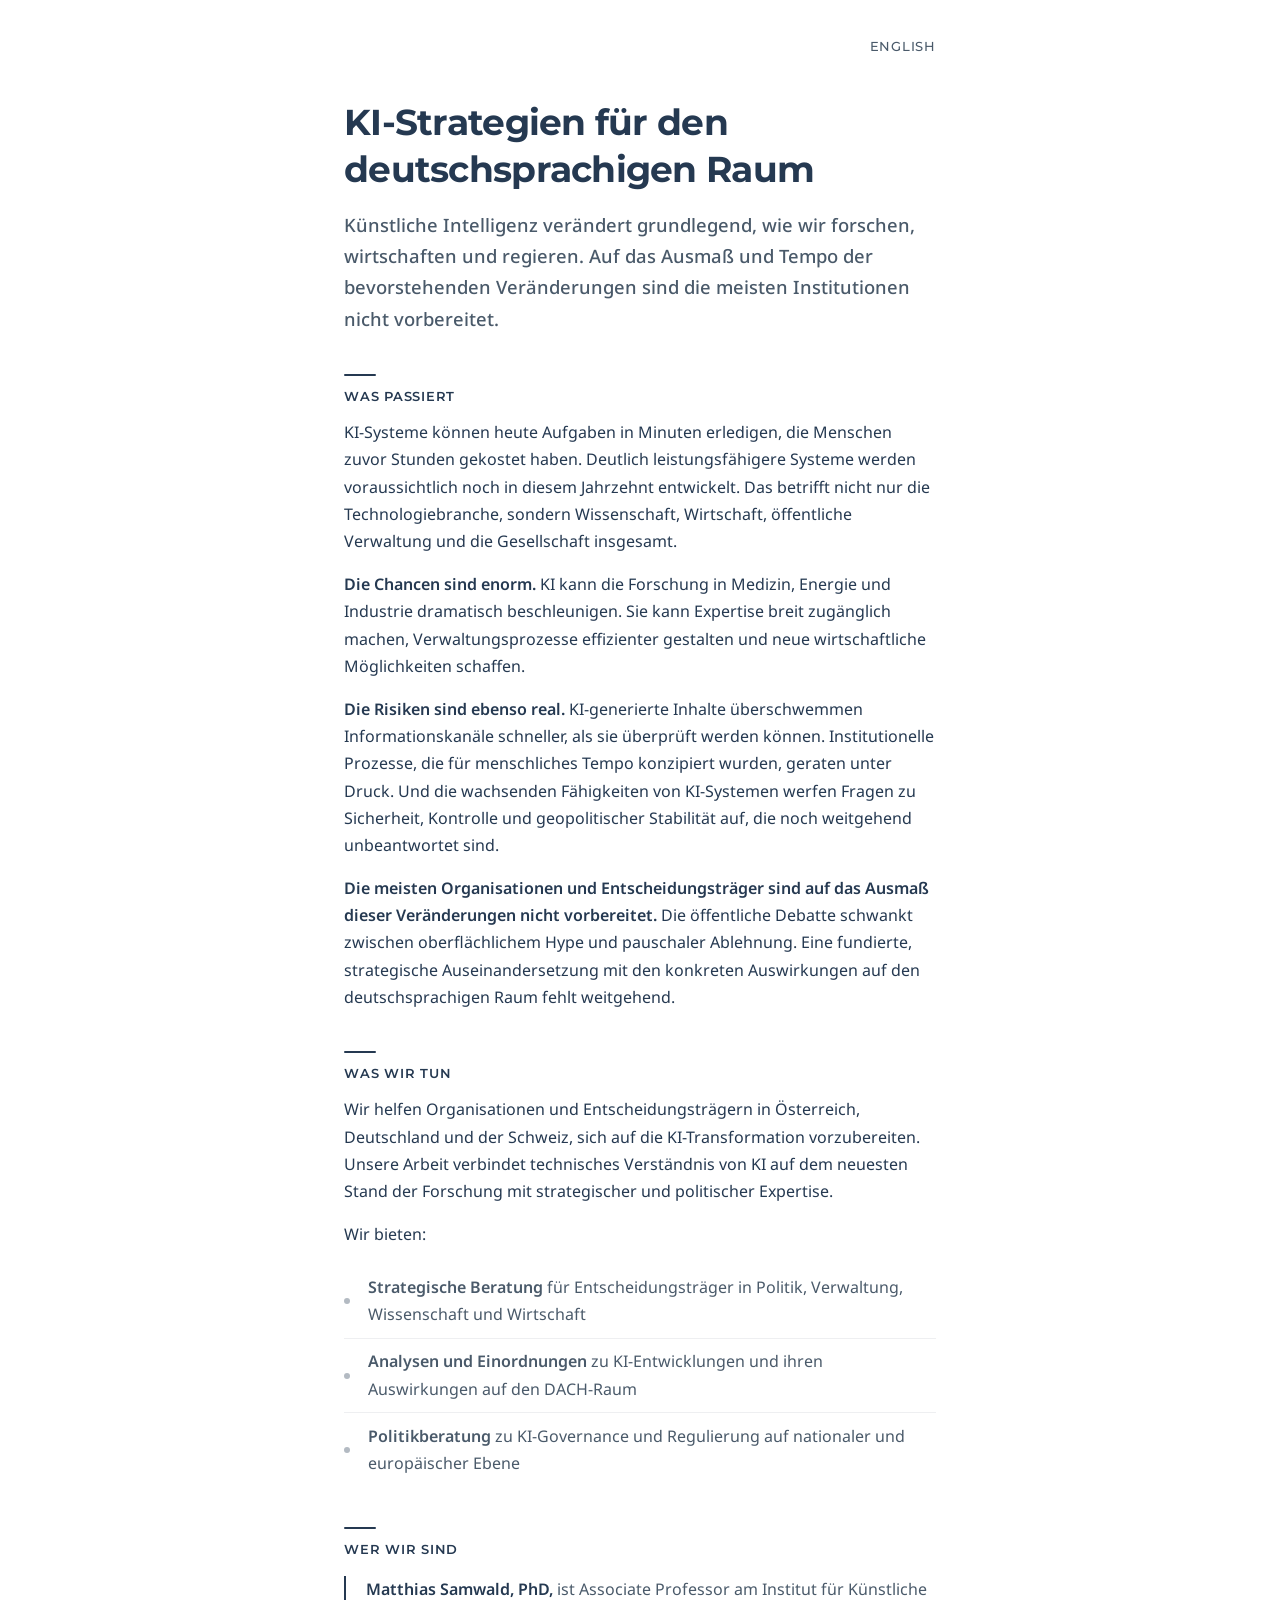
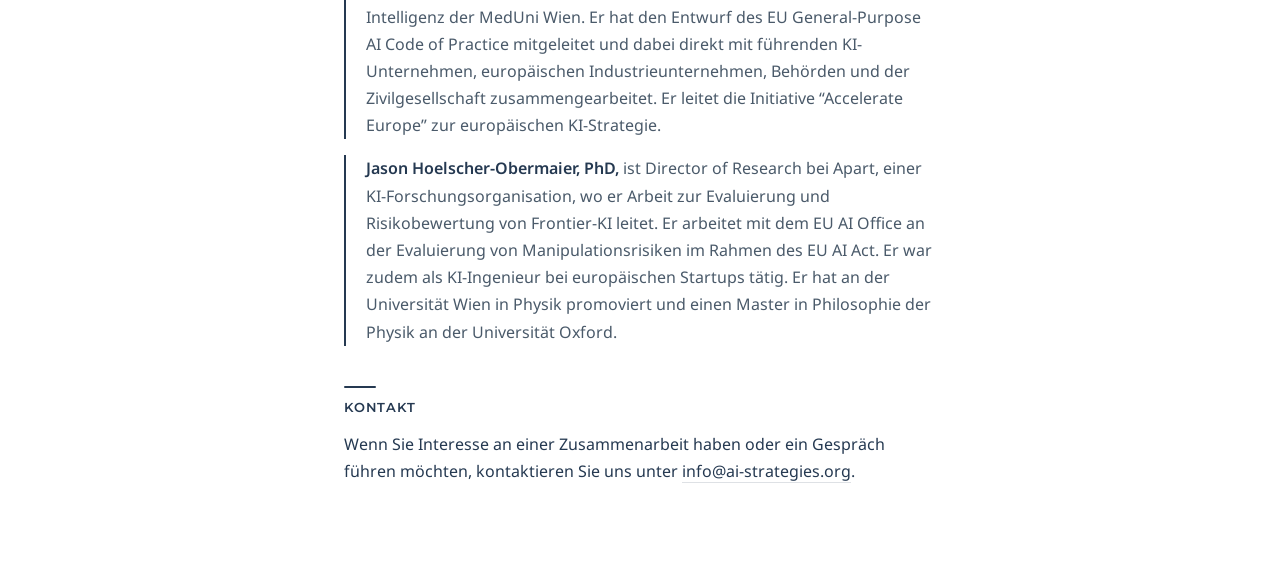
==== commit eb910fd1: "Add cross-browser favicon set from generator Replace single SVG favicon with full set: PNG, ICO, SVG" ====
--- a/dach.html
+++ b/dach.html
@@ -5,7 +5,11 @@
   <meta name="viewport" content="width=device-width, initial-scale=1.0">
   <title>KI-Strategien &mdash; AI Strategies</title>
   <meta name="description" content="Wir helfen Organisationen und Entscheidungsträgern im deutschsprachigen Raum, die KI-Transformation strategisch zu gestalten.">
-  <link rel="icon" type="image/svg+xml" href="favicon.svg">
+  <link rel="icon" type="image/png" href="favicon/favicon-96x96.png" sizes="96x96">
+  <link rel="icon" type="image/svg+xml" href="favicon/favicon.svg">
+  <link rel="shortcut icon" href="favicon/favicon.ico">
+  <link rel="apple-touch-icon" sizes="180x180" href="favicon/apple-touch-icon.png">
+  <link rel="manifest" href="favicon/site.webmanifest">
   <link rel="canonical" href="https://ai-strategies.org/dach.html">
 
   <!-- Open Graph -->
--- a/styles.css
+++ b/styles.css
@@ -15,7 +15,7 @@
   --accent-hover: #1a2a3d;
   --accent-light: #E8F2FC;
   --border: rgba(37, 57, 81, 0.15);
-  --max-width: 720px;
+  --max-width: 640px;
 }
 
 html {
@@ -145,15 +145,8 @@
 }
 
 .bio {
-  background: var(--bg-muted);
-  border: 1px solid rgba(37, 57, 81, 0.08);
-  border-radius: 6px;
-  padding: 1.25rem 1.5rem;
-  transition: border-color 0.2s ease;
-}
-
-.bio:hover {
-  border-color: rgba(37, 57, 81, 0.2);
+  border-left: 2px solid var(--accent);
+  padding: 0 0 0 1.25rem;
 }
 
 .bio p {
@@ -220,7 +213,7 @@
   }
 
   .bio {
-    padding: 1rem 1.25rem;
+    padding: 0 0 0 1rem;
   }
 }
 
@@ -242,8 +235,7 @@
   }
 
   .bio {
-    background: none;
-    border: 1px solid #ccc;
+    border-left: 2px solid #999;
     break-inside: avoid;
   }
 
